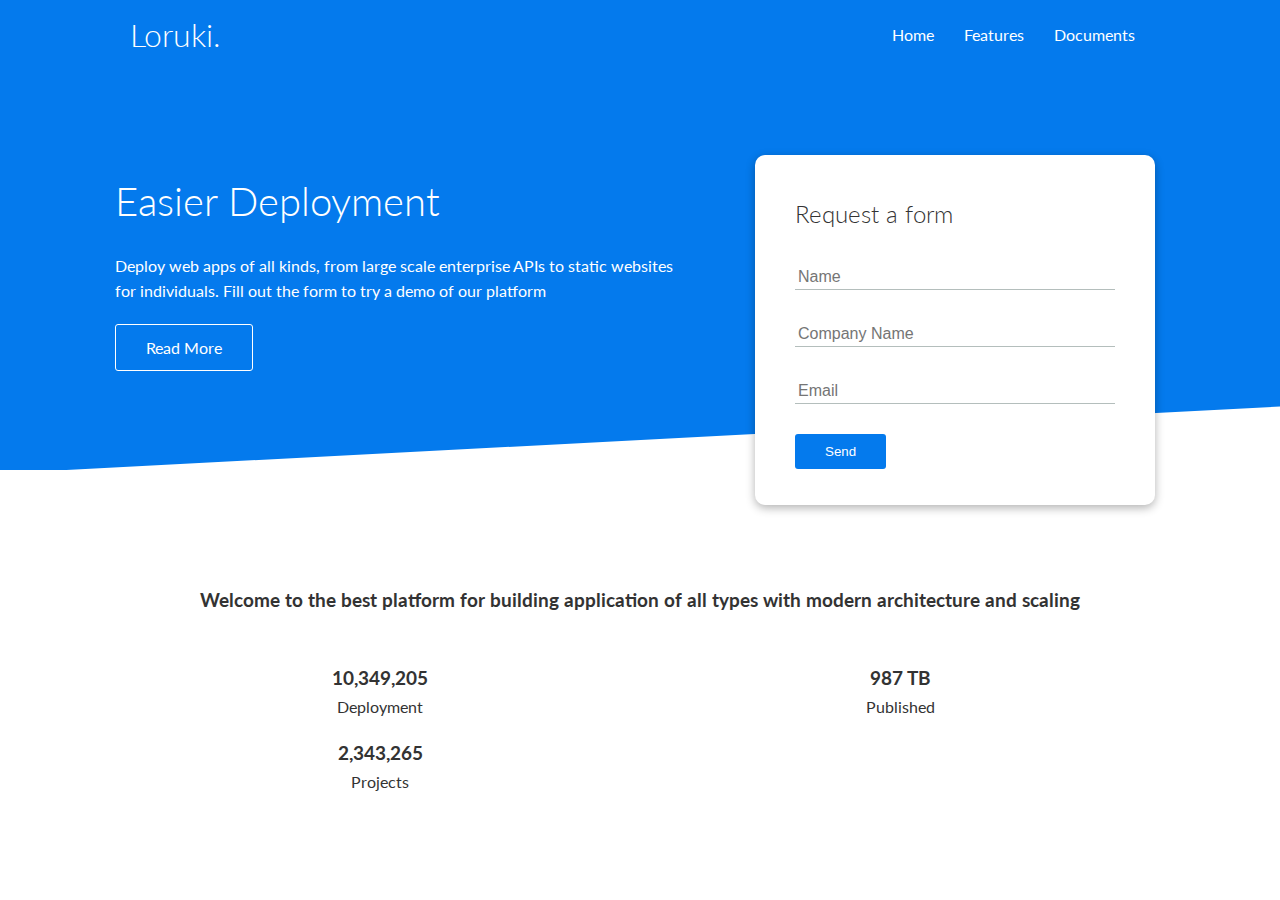
==== loruki/index.html @ adcf85d4 "html and css-initial commit" ====
<!DOCTYPE html>
<html lang="en">
<head>
    <meta charset="UTF-8">
    <meta http-equiv="X-UA-Compatible" content="IE=edge">
    <meta name="viewport" content="width=device-width, initial-scale=1.0">

    <link rel="stylesheet" href="https://cdnjs.cloudflare.com/ajax/libs/font-awesome/6.1.1/css/all.min.css" integrity="sha512-KfkfwYDsLkIlwQp6LFnl8zNdLGxu9YAA1QvwINks4PhcElQSvqcyVLLD9aMhXd13uQjoXtEKNosOWaZqXgel0g==" crossorigin="anonymous" referrerpolicy="no-referrer" />

    <link rel="stylesheet" href="css/utilities.css">
    <link rel="stylesheet" href="css/style.css">

    <title>Loruki | Cloud hosting for everyone</title>
</head>
<body>
    <!-- Navbar -->
    <div class="navbar">
        <div class="container flex">
            <h1 class="logo">Loruki.</h1>
            <nav>
                <ul>
                    <li><a href="index.html">Home </a></li>
                    <li><a href="features.html">Features </a></li>
                    <li><a href="docs.html">Documents </a></li>
                </ul>
            </nav>
        </div>
    </div>
    <!-- Showcase -->
    <section class="showcase">
        <div class="container grid">
            <div class="showcase-text">
                <h1>Easier Deployment</h1>
                <p>Deploy web apps of all kinds, from large scale enterprise APIs to static websites for individuals. Fill out the form to try a demo of our platform</p>
                <!-- <input type="features.html" value="Read More" class="btn btn-outline"> -->
                <a href="features.html" class="btn btn-outline">Read More</a>
            </div>
            <div class="showcase-form card">
                <h2>Request a form</h2>
                <form>
                    <div class="form-control">
                        <input type="text" name="name" placeholder="Name" required>
                    </div>
                    <div class="form-control">
                        <input type="text" name="Company name" placeholder="Company Name" required>
                    </div>
                    <div class="form-control">
                        <input type="email" name="email" placeholder="Email" required>
                    </div>
                    <input type="submit" value="Send" class="btn btn-primary">
                </form>
            </div>
        </div>
    </section>

    <!-- Stats -->
    <section class="stats">
        <div class="container">
            <h3 class="stats-heading text-center my-1">
                Welcome to the best platform for building application of all types with modern architecture and scaling
            </h3>

            <div class="grid grid-3 text-center my-4">
                <div>
                    <i class="fas fa-server fa-3x"></i>
                    <h3>10,349,205</h3>
                    <p class="text-secondary">Deployment</p>
                </div>
                <div>
                    <i class="fas fa-upload fa-3x"></i>
                    <h3>987 TB</h3>
                    <p class="text-secondary">Published</p>
                </div>
                <div>
                    <i class="fas fa-project-diagram fa-3x"></i>
                    <h3>2,343,265</h3>
                    <p class="text-secondary">Projects</p>
                </div>
            </div>
        </div>
    </section>
</body>
</html>
---- loruki/css/utilities.css ----
/* Utilities */
.btn{
    display: inline-block;
    padding: 10px 30px;
    cursor: pointer;
    background: var(--primary-color);
    color: #fff;
    border: none;
    border-radius: 3px;
}

.btn-outline{
    background-color: transparent;
    border: 1px #fff solid;
}

.btn:hover{
    transform: scale(.98);
}

.container{
    max-width: 1100px;
    margin: 0 auto;
    overflow: auto;
    padding: 0 40px;
}

.text-center{
    text-align: center;
}
/* Margin */

.my-1{
    margin: 1rem 0;
}

.my-2{
    margin: 1.5rem 0;
}

.my-3{
    margin: 2rem 0;
}

.my-4{
    margin: 3rem 0;
}

.my-5{
    margin: 4rem 0;
}

.m-1{
    margin: 1rem;
}

.m-2{
    margin: 1.5rem;
}

.m-3{
    margin: 2rem;
}

.m-4{
    margin: 3rem;
}

.m-5{
    margin: 4rem;
}


.p-1{
    padding: 1rem;
}

.p-2{
    padding: 1.5rem;
}

.p-3{
    padding: 2rem;
}

.p-4{
    padding: 3rem;
}

.p-5{
    padding: 4rem;
}

.flex{
    display: flex;
    justify-content: center;
    align-items: center;
    height: 100%;
}

.card{
    background-color: #fff;
    color: #333;
    border-radius: 10px;
    box-shadow: 0 3px 10px rgba(0, 0, 0, 0.3);
    padding: 20px;
    margin: 10px;
}

.grid-3{
    grid-template-columns: repeat(3, 1fr);
}

.grid{
    display: grid;
    grid-template-columns: repeat(2, 1fr);
    gap: 20px;
    justify-content: center;
    align-items: center;
    height: 100%;
}
---- loruki/css/style.css ----
@import url('https://fonts.googleapis.com/css2?family=Lato:wght@300&display=swap');

:root{
    --primary-color:#047aed;
}


*{
    box-sizing: border-box;
    padding: 0;
    margin: 0;
}

body{
    font-family: 'Lato', sans-serif;
    color: #333;
    line-height: 1.6;
}

ul{
    list-style-type: none;
}

a{
    text-decoration: none;
    color: #333;
}

h1,h2{
    font-weight: 300;
    line-height: 1.6;
    margin: 10px,0;
}

p{
    margin: 10px,0;
}

img{
    width: 100%;
}
/* Navbar */
.navbar{
    background-color: var(--primary-color);
    color: #fff;
    height: 70px;
}

.navbar ul{
    display: flex;
}

.navbar a{
color: #fff;
padding: 10px;
margin: 0 5px;
}

.navbar a:hover{
    border-bottom: 2px rgba(255, 255, 255, 0.856) solid;
}

.navbar .flex{
    justify-content: space-between;
}

/* Showcase */
.showcase{
    height: 400px;
    background-color: var(--primary-color);
    color: #fff;
    position: relative;
}

.showcase h1 {
    font-size: 40px;
}
.showcase p{
    margin: 20px 0;
}

.showcase .grid{
    overflow: visible;
    grid-template-columns: 55% 45%;
    gap: 30px;
}

.showcase-form{
    position: relative;
    top: 60px;
    height: 350px;
    width: 400px;
    padding: 40px;
    z-index: 100;
    justify-self: flex-end;
}

.showcase-form .form-control{
    margin: 30px 0;
}

.showcase input[type='text'],
.showcase input[type='email']{
    border: 0;
    border-bottom: 1px solid #b4bebc;
    width: 100%;
    padding: 3px;
    font-size: 16px;
}

.showcase-form input:focus{
    outline: none;
}

/* .showcase::before, */
.showcase::after{
    content: '';
    position: absolute;
    height: 100px;
    bottom: -70px;
    right: 0;
    left: 0;
    background: #fff;
    transform: skewY(-3deg);
}

/* Stats */
.stats{
    padding-top: 100px;
}
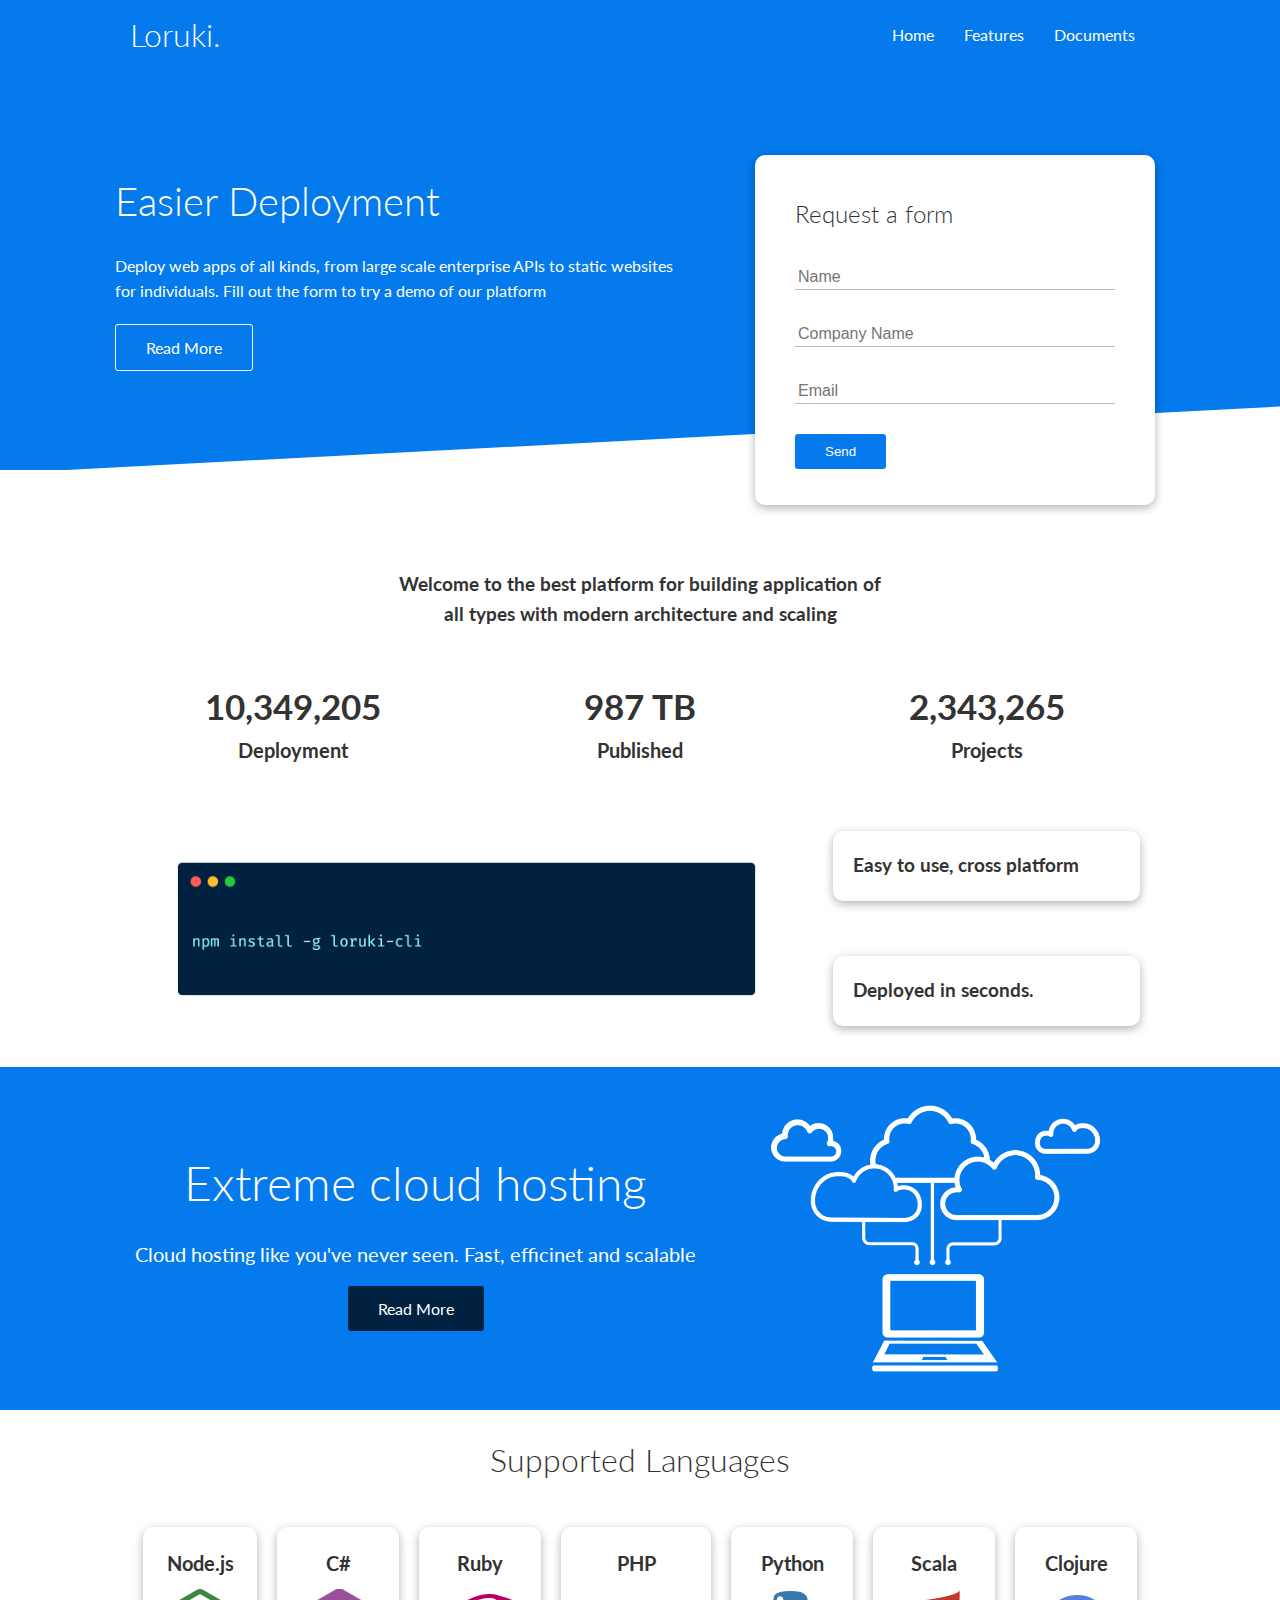
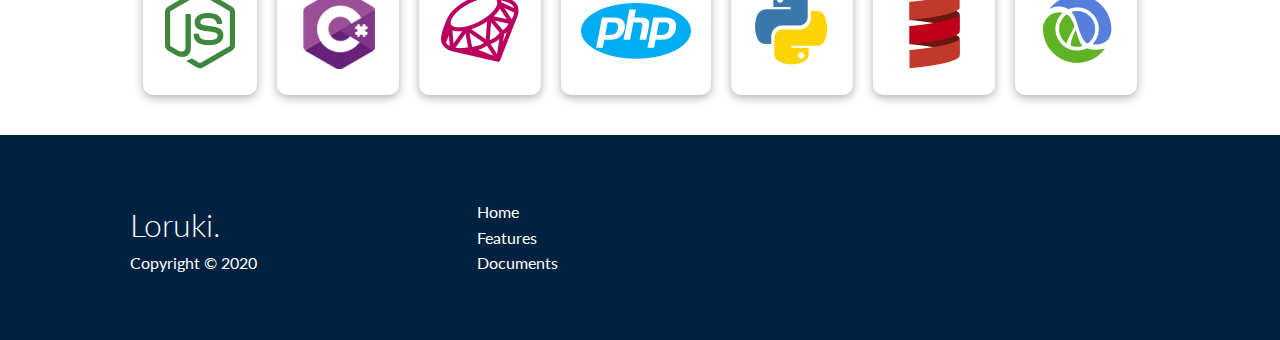
==== commit c975b472: "=Worked on the section-language,cli and footer. also added the images dir" ====
--- a/loruki/index.html
+++ b/loruki/index.html
@@ -79,5 +79,93 @@
             </div>
         </div>
     </section>
+
+    <!-- Cli -->
+    <section class="cli">
+        <div class="container grid">
+            <img src="images/cli.png" alt="">
+            <div class="card">
+                <h3>Easy to use, cross platform</h3>
+            </div>
+            <div class="card">
+                <h3>Deployed in seconds.</h3>
+            </div>
+        </div>
+    </section>
+    <!-- Clouds -->
+    <section class="cloud bg-primary my-2 py-2">
+        <div class="container grid">
+            <div class="text-center">
+                <h2 class="lg">Extreme cloud hosting</h2>
+                <p class="lead my-1">Cloud hosting like you've never seen. Fast, efficinet and scalable</p>
+                <a href="features.html" class="btn btn-dark">Read More</a>
+            </div>
+            <img src="images/cloud.png" alt="">
+        </div>
+    </section>
+    <!-- Languages -->
+    <section class="languages">
+        <h2 class="md text-center my-2">
+            Supported Languages
+        </h2>
+        <div class="container flex">
+            <div class="card">
+                <h4>Node.js</h4>
+                <img src="images/logos/node.png" alt="">
+            </div>
+            <div class="card">
+                <h4>C#</h4>
+                <img src="images/logos/csharp.png" alt="">
+            </div>
+            <div class="card">
+                <h4>Ruby</h4>
+                <img src="images/logos/ruby.png" alt="">
+            </div>
+            <div class="card">
+                <h4>PHP</h4>
+                <img src="images/logos/php.png" alt="">
+            </div>
+            <div class="card">
+                <h4>Python</h4>
+                <img src="images/logos/python.png" alt="">
+            </div>
+            <div class="card">
+                <h4>Scala</h4>
+                <img src="images/logos/scala.png" alt="">
+            </div>
+            <div class="card">
+                <h4>Clojure</h4>
+                <img src="images/logos/clojure.png" alt="">
+            </div>
+        </div>
+    </section>
+    <!-- Footer -->
+    <footer class="footer bg-dark py-5">
+        <div class="container grid grid-3">
+            <div>
+                <h1>Loruki.</h1>
+                <p>Copyright &copy; 2020</p>
+            </div>
+            <div>
+                <nav>
+                    <ul>
+                        <li><a href="index.html">Home </a></li>
+                        <li><a href="features.html">Features </a></li>
+                        <li><a href="docs.html">Documents </a></li>
+                    </ul>
+                </nav>
+            </div>
+            <div class="social">
+                <a href="#"></a><i class="fab fa-github fa-2x"></i></a>
+                <a href="#"></a><i class="fab fa-twitter fa-2x"></i></a>
+                <a href="#"></a><i class="fab fa-facebook-messenger fa-2x"></i></a>
+                <a href="#"></a><i class="fab fa-instagram-square fa-2x"></i></a>
+            </div>
+           
+        </div>
+        
+
+
+    </footer>
 </body>
 </html>--- a/loruki/css/utilities.css
+++ b/loruki/css/utilities.css
@@ -1,4 +1,6 @@
 /* Utilities */
+
+/* Buttons */
 .btn{
     display: inline-block;
     padding: 10px 30px;
@@ -18,6 +20,52 @@
     transform: scale(.98);
 }
 
+/* Backgrounds and coloured buttons */
+.bg-primary,.btn-primary{
+    background-color: var(--primary-color);
+    color: #fff;
+}
+
+.bg-seconday,.btn-seconday{
+    background-color: var(--seconday-color);
+    color: #fff;
+}
+
+.bg-dark,.btn-dark{
+    background-color: var(--dark-color);
+    color: #fff;
+}
+
+.bg-light,.btn-light{
+    background-color: var(--light-color);
+    color: #333;
+}
+
+.bg-light a,.btn-light a,.bg-dark a,.btn-dark a,.bg-seconday a,.btn-seconday a,.bg-primary a,.btn-primary a{
+    color: #fff;
+}
+
+/* Text sizes */
+.lead{
+    font-size: 20px;
+}
+
+.sm{
+    font-size: 1rem;
+}
+
+.md{
+    font-size: 2rem;
+}
+
+.lg{
+    font-size: 3rem;
+}
+
+.xl{
+    font-size: 4rem;
+}
+
 .container{
     max-width: 1100px;
     margin: 0 auto;
@@ -28,6 +76,39 @@
 .text-center{
     text-align: center;
 }
+
+/* Flex-box card and grids */
+
+.flex{
+    display: flex;
+    justify-content: center;
+    align-items: center;
+    height: 100%;
+}
+
+.card{
+    background-color: #fff;
+    color: #333;
+    border-radius: 10px;
+    box-shadow: 0 3px 10px rgba(0, 0, 0, 0.3);
+    padding: 20px;
+    margin: 10px;
+}
+
+.grid{
+    display: grid;
+    grid-template-columns: repeat(2, 1fr);
+    gap: 20px;
+    justify-content: center;
+    align-items: center;
+    height: 100%;
+}
+
+.grid-3{
+    grid-template-columns: repeat(3, 1fr);
+}
+
+
 /* Margin */
 
 .my-1{
@@ -70,6 +151,26 @@
     margin: 4rem;
 }
 
+/* Paddings */
+.py-1{
+    padding: 1rem;
+}
+
+.py-2{
+    padding: 1.5rem;
+}
+
+.py-3{
+    padding: 2rem;
+}
+
+.py-4{
+    padding: 3rem;
+}
+
+.py-5{
+    padding: 4rem;
+}
 
 .p-1{
     padding: 1rem;
@@ -91,31 +192,3 @@
     padding: 4rem;
 }
 
-.flex{
-    display: flex;
-    justify-content: center;
-    align-items: center;
-    height: 100%;
-}
-
-.card{
-    background-color: #fff;
-    color: #333;
-    border-radius: 10px;
-    box-shadow: 0 3px 10px rgba(0, 0, 0, 0.3);
-    padding: 20px;
-    margin: 10px;
-}
-
-.grid-3{
-    grid-template-columns: repeat(3, 1fr);
-}
-
-.grid{
-    display: grid;
-    grid-template-columns: repeat(2, 1fr);
-    gap: 20px;
-    justify-content: center;
-    align-items: center;
-    height: 100%;
-}
--- a/loruki/css/style.css
+++ b/loruki/css/style.css
@@ -2,6 +2,9 @@
 
 :root{
     --primary-color:#047aed;
+    --secondary-color:#1c3fa8;
+    --dark-color:#002240;
+    --light-color:#f4f4f4;
 }
 
 
@@ -129,3 +132,65 @@
     padding-top: 100px;
 }
 
+.stats-heading {
+    max-width: 500px;
+    margin: auto;
+}
+
+.stats .grid h3{
+    font-size: 35px;
+}
+
+.stats .grid p{
+    font-size: 20px;
+    font-weight: bold;
+}
+
+/* Cli */
+.cli .grid{
+    grid-template-columns: repeat(3,1fr);
+    grid-template-rows: repeat(2,1fr);
+}
+
+.cli .grid > *:first-child{
+    grid-column: 1 /span 2;
+    grid-row: 1 /span 2;
+}
+/* Cloud */
+.cloud .grid{
+    grid-template-columns: 4fr 3fr;
+}
+
+/* Languages */
+.languages .flex{
+    flex-wrap: wrap;
+}
+.languages .card{
+    text-align: center;
+    margin: 18px 10px 40px;
+    transition: transform 0.1s ease-in;
+}
+.languages .card h4{
+    font-size: 20px;
+    margin-bottom: 10px;
+}
+.languages .card:hover{
+    transform: translateY(-15px);
+}
+
+/* footer */
+
+.footer .social a{
+    margin: 0 10px;
+}
+
+
+/* Tablets and Under */
+@media (max-width:760px) {
+    
+}
+
+/* Mobile */
+@media (max-width:500px) {
+    
+}